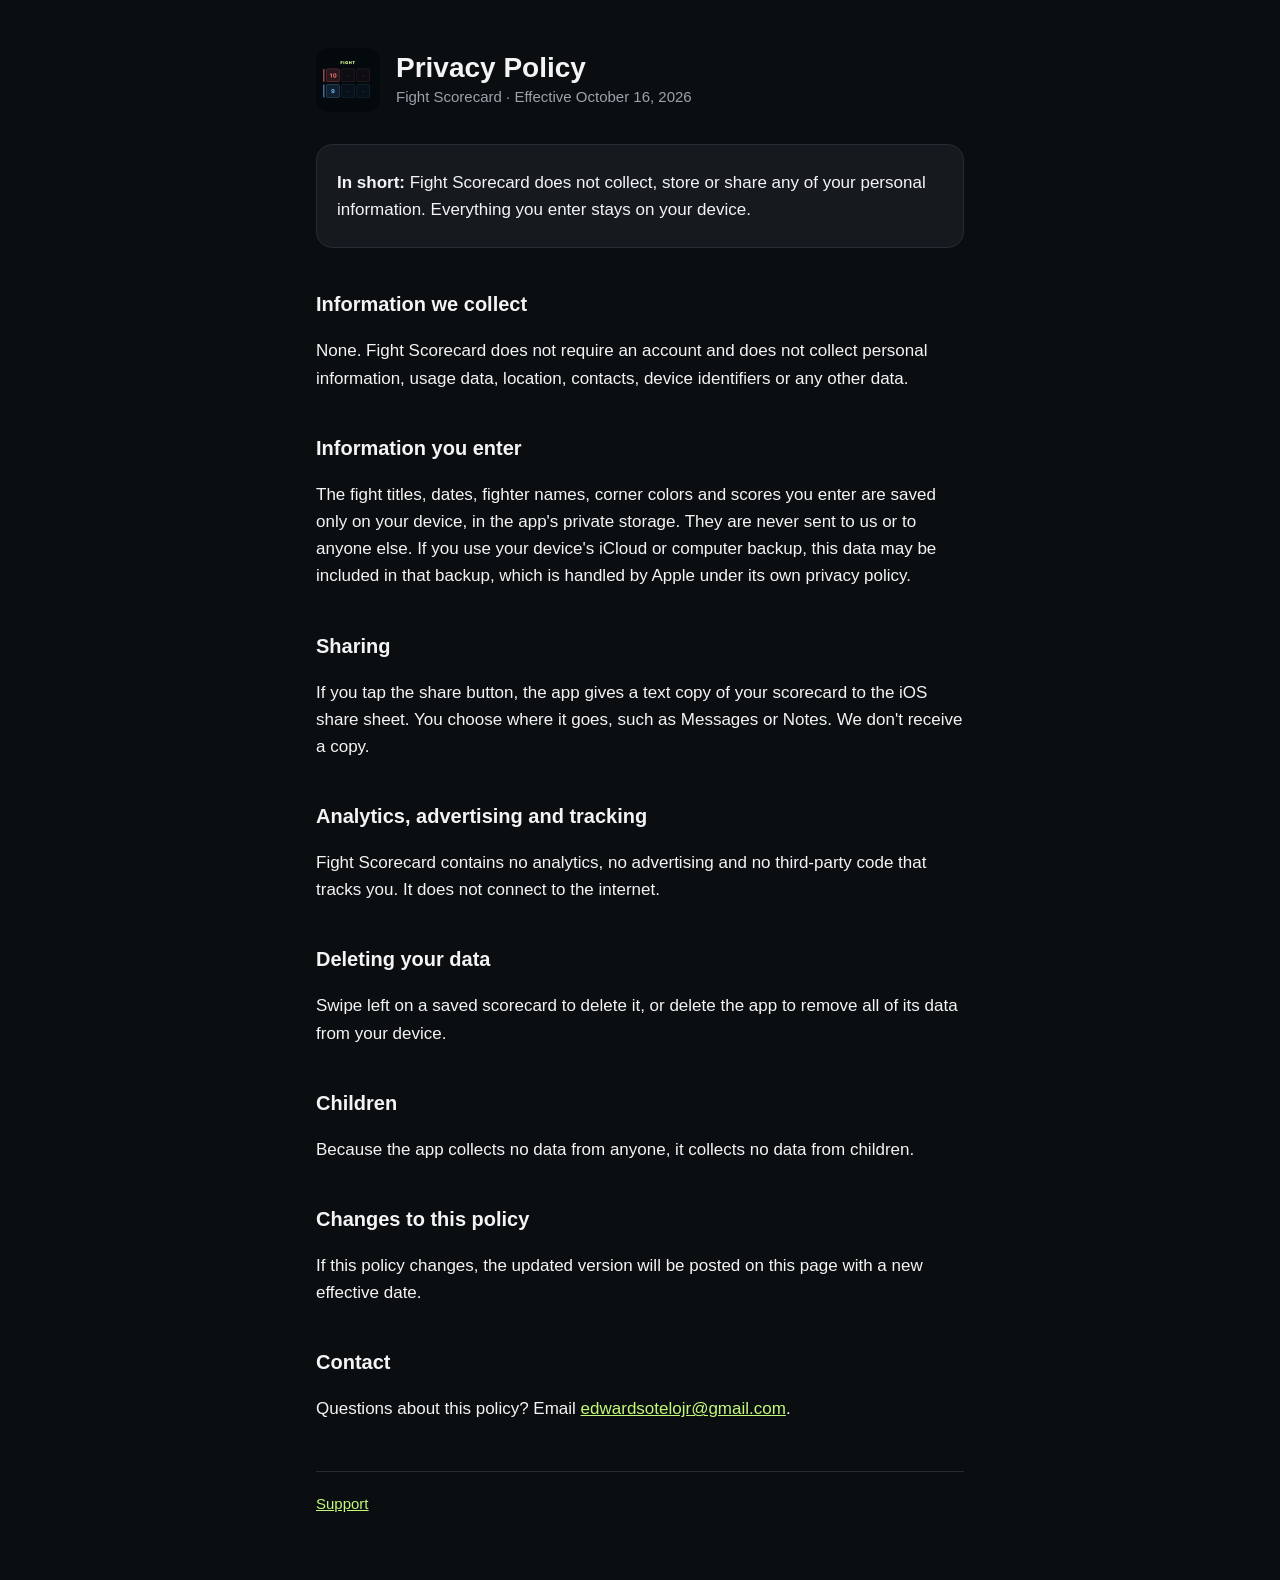
==== privacy.html @ 10f3430c "Add Fight Scorecard support and privacy pages Co-Authored-By: Claude Opus 5.5 <noreply@anthropic.com" ====
<!doctype html>
<html lang="en">
<head>
  <meta charset="utf-8">
  <meta name="viewport" content="width=device-width, initial-scale=1">
  <title>Fight Scorecard Privacy</title>
  <meta name="description" content="Privacy policy for the Fight Scorecard app for iPhone and iPad.">
  <link rel="icon" href="icon.png">
  <link rel="stylesheet" href="style.css">
</head>
<body>
<main>
  <header>
    <img src="icon.png" alt="">
    <div>
      <h1>Privacy Policy</h1>
      <p>Fight Scorecard · Effective October 16, 2026</p>
    </div>
  </header>

  <div class="card">
    <p><strong>In short:</strong> Fight Scorecard does not collect, store or share any of your personal information. Everything you enter stays on your device.</p>
  </div>

  <h2>Information we collect</h2>
  <p>None. Fight Scorecard does not require an account and does not collect personal information, usage data, location, contacts, device identifiers or any other data.</p>

  <h2>Information you enter</h2>
  <p>The fight titles, dates, fighter names, corner colors and scores you enter are saved only on your device, in the app's private storage. They are never sent to us or to anyone else. If you use your device's iCloud or computer backup, this data may be included in that backup, which is handled by Apple under its own privacy policy.</p>

  <h2>Sharing</h2>
  <p>If you tap the share button, the app gives a text copy of your scorecard to the iOS share sheet. You choose where it goes, such as Messages or Notes. We don't receive a copy.</p>

  <h2>Analytics, advertising and tracking</h2>
  <p>Fight Scorecard contains no analytics, no advertising and no third-party code that tracks you. It does not connect to the internet.</p>

  <h2>Deleting your data</h2>
  <p>Swipe left on a saved scorecard to delete it, or delete the app to remove all of its data from your device.</p>

  <h2>Children</h2>
  <p>Because the app collects no data from anyone, it collects no data from children.</p>

  <h2>Changes to this policy</h2>
  <p>If this policy changes, the updated version will be posted on this page with a new effective date.</p>

  <h2>Contact</h2>
  <p>Questions about this policy? Email <a href="mailto:edwardsotelojr@gmail.com?subject=Fight%20Scorecard%20privacy">edwardsotelojr@gmail.com</a>.</p>

  <nav>
    <a href="index.html">Support</a>
  </nav>
</main>
</body>
</html>
---- style.css ----
:root {
  --bg: #0b0e11;
  --panel: #161a1f;
  --text: #f2f4f5;
  --muted: #9aa3ab;
  --accent: #c4fa7a;
  --line: #262c33;
  color-scheme: dark;
}

* { box-sizing: border-box; }

body {
  margin: 0;
  background: var(--bg);
  color: var(--text);
  font: 17px/1.6 -apple-system, BlinkMacSystemFont, "SF Pro Text", "Segoe UI", Roboto, sans-serif;
}

main {
  max-width: 680px;
  margin: 0 auto;
  padding: 48px 16px 64px;
}

header {
  display: flex;
  align-items: center;
  gap: 16px;
  margin-bottom: 32px;
}

header img {
  width: 64px;
  height: 64px;
  border-radius: 14px;
}

header p { margin: 0; color: var(--muted); font-size: 15px; }

h1 { margin: 0; font-size: 28px; line-height: 1.2; }
h2 { margin: 40px 0 8px; font-size: 20px; }
h3 { margin: 24px 0 4px; font-size: 17px; }

a { color: var(--accent); }

.card {
  background: var(--panel);
  border: 1px solid var(--line);
  border-radius: 16px;
  padding: 20px;
  margin: 24px 0;
}

.card p { margin: 4px 0; }

nav {
  margin-top: 48px;
  padding-top: 20px;
  border-top: 1px solid var(--line);
  font-size: 15px;
}

nav a { margin-right: 20px; }
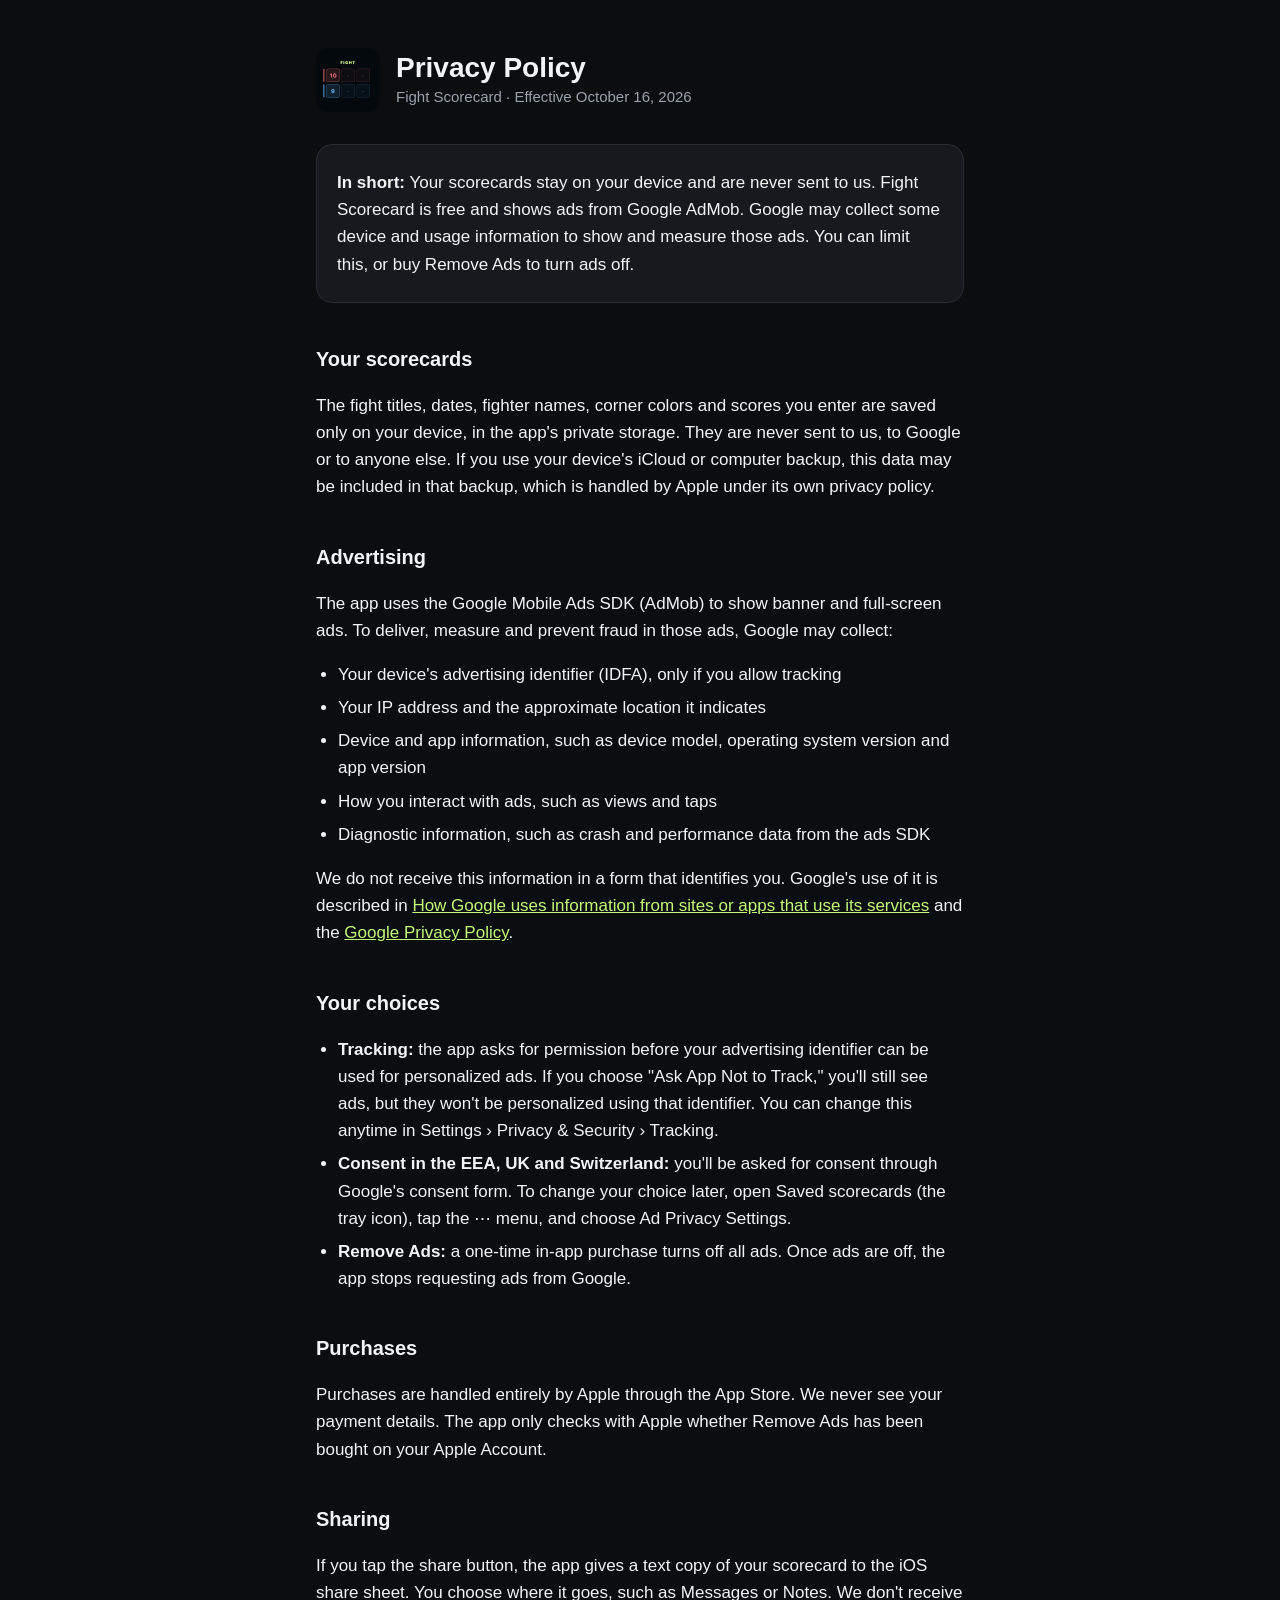
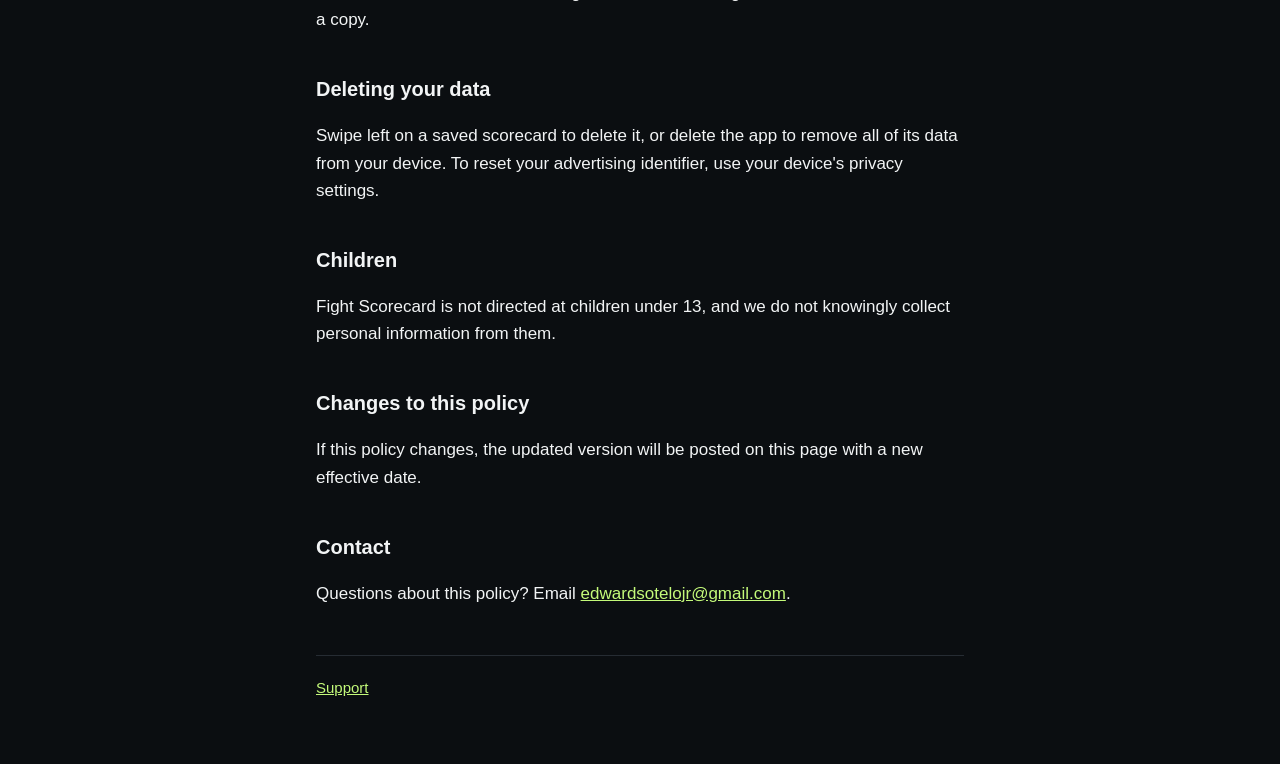
==== commit 6b047999: "Describe AdMob ads, consent choices and Remove Ads Co-Authored-By: Claude Opus 5.5 <noreply@anthropi" ====
--- a/privacy.html
+++ b/privacy.html
@@ -19,26 +19,41 @@
   </header>
 
   <div class="card">
-    <p><strong>In short:</strong> Fight Scorecard does not collect, store or share any of your personal information. Everything you enter stays on your device.</p>
+    <p><strong>In short:</strong> Your scorecards stay on your device and are never sent to us. Fight Scorecard is free and shows ads from Google AdMob. Google may collect some device and usage information to show and measure those ads. You can limit this, or buy Remove Ads to turn ads off.</p>
   </div>
 
-  <h2>Information we collect</h2>
-  <p>None. Fight Scorecard does not require an account and does not collect personal information, usage data, location, contacts, device identifiers or any other data.</p>
+  <h2>Your scorecards</h2>
+  <p>The fight titles, dates, fighter names, corner colors and scores you enter are saved only on your device, in the app's private storage. They are never sent to us, to Google or to anyone else. If you use your device's iCloud or computer backup, this data may be included in that backup, which is handled by Apple under its own privacy policy.</p>
 
-  <h2>Information you enter</h2>
-  <p>The fight titles, dates, fighter names, corner colors and scores you enter are saved only on your device, in the app's private storage. They are never sent to us or to anyone else. If you use your device's iCloud or computer backup, this data may be included in that backup, which is handled by Apple under its own privacy policy.</p>
+  <h2>Advertising</h2>
+  <p>The app uses the Google Mobile Ads SDK (AdMob) to show banner and full-screen ads. To deliver, measure and prevent fraud in those ads, Google may collect:</p>
+  <ul>
+    <li>Your device's advertising identifier (IDFA), only if you allow tracking</li>
+    <li>Your IP address and the approximate location it indicates</li>
+    <li>Device and app information, such as device model, operating system version and app version</li>
+    <li>How you interact with ads, such as views and taps</li>
+    <li>Diagnostic information, such as crash and performance data from the ads SDK</li>
+  </ul>
+  <p>We do not receive this information in a form that identifies you. Google's use of it is described in <a href="https://policies.google.com/technologies/partner-sites">How Google uses information from sites or apps that use its services</a> and the <a href="https://policies.google.com/privacy">Google Privacy Policy</a>.</p>
+
+  <h2>Your choices</h2>
+  <ul>
+    <li><strong>Tracking:</strong> the app asks for permission before your advertising identifier can be used for personalized ads. If you choose "Ask App Not to Track," you'll still see ads, but they won't be personalized using that identifier. You can change this anytime in Settings › Privacy &amp; Security › Tracking.</li>
+    <li><strong>Consent in the EEA, UK and Switzerland:</strong> you'll be asked for consent through Google's consent form. To change your choice later, open Saved scorecards (the tray icon), tap the ⋯ menu, and choose Ad Privacy Settings.</li>
+    <li><strong>Remove Ads:</strong> a one-time in-app purchase turns off all ads. Once ads are off, the app stops requesting ads from Google.</li>
+  </ul>
+
+  <h2>Purchases</h2>
+  <p>Purchases are handled entirely by Apple through the App Store. We never see your payment details. The app only checks with Apple whether Remove Ads has been bought on your Apple Account.</p>
 
   <h2>Sharing</h2>
   <p>If you tap the share button, the app gives a text copy of your scorecard to the iOS share sheet. You choose where it goes, such as Messages or Notes. We don't receive a copy.</p>
 
-  <h2>Analytics, advertising and tracking</h2>
-  <p>Fight Scorecard contains no analytics, no advertising and no third-party code that tracks you. It does not connect to the internet.</p>
-
   <h2>Deleting your data</h2>
-  <p>Swipe left on a saved scorecard to delete it, or delete the app to remove all of its data from your device.</p>
+  <p>Swipe left on a saved scorecard to delete it, or delete the app to remove all of its data from your device. To reset your advertising identifier, use your device's privacy settings.</p>
 
   <h2>Children</h2>
-  <p>Because the app collects no data from anyone, it collects no data from children.</p>
+  <p>Fight Scorecard is not directed at children under 13, and we do not knowingly collect personal information from them.</p>
 
   <h2>Changes to this policy</h2>
   <p>If this policy changes, the updated version will be posted on this page with a new effective date.</p>
--- a/style.css
+++ b/style.css
@@ -44,6 +44,9 @@
 
 a { color: var(--accent); }
 
+ul { padding-left: 22px; }
+li { margin: 6px 0; }
+
 .card {
   background: var(--panel);
   border: 1px solid var(--line);
